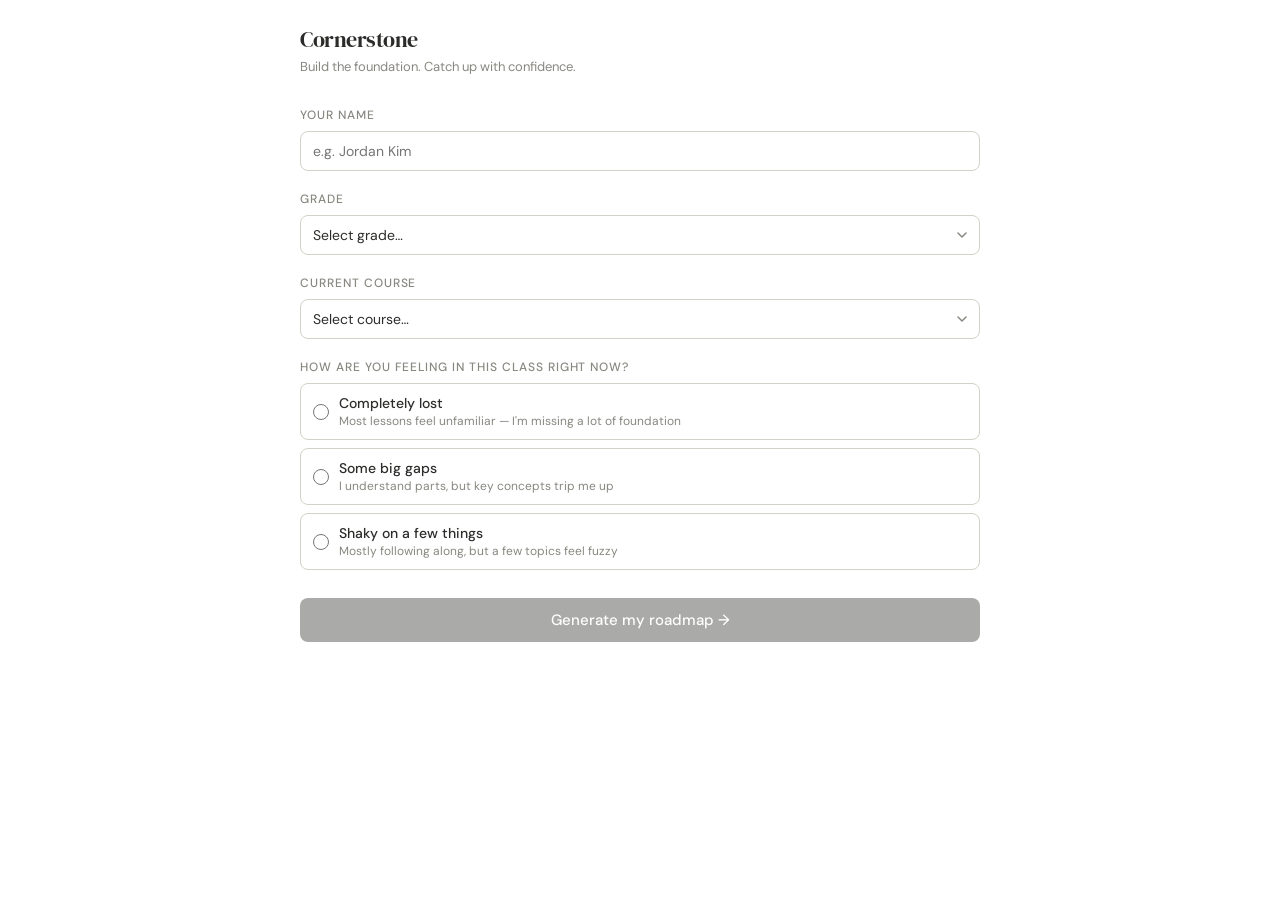
==== Cornerstone/index.html @ 2ea49c9e "Added Code Structure" ====
<!DOCTYPE html>
<html lang="en">

<head>
  <meta charset="UTF-8">
  <meta name="viewport" content="width=device-width, initial-scale=1.0">
  <title>Cornerstone AI</title>
  <link rel="stylesheet" href="./style.css">
</head>

<body>
  <div id="app">
    <h2 class="sr-only" style="position:absolute;width:1px;height:1px;overflow:hidden;clip:rect(0,0,0,0)">Cornerstone:
      personalized academic roadmap builder for high school students</h2>

    <!-- Screen 1: Diagnostic -->
    <div class="screen active" id="s-diag">
      <div class="wordmark">Cornerstone</div>
      <div class="tagline">Build the foundation. Catch up with confidence.</div>

      <div class="field">
        <div class="field-label">Your name</div>
        <input type="text" id="inp-name" placeholder="e.g. Jordan Kim" />
      </div>

      <div class="field">
        <div class="field-label">Grade</div>
        <select id="inp-grade">
          <option value="">Select grade…</option>
          <option>9th grade</option>
          <option>10th grade</option>
          <option>11th grade</option>
          <option>12th grade</option>
        </select>
      </div>

      <div class="field">
        <div class="field-label">Current course</div>
        <select id="inp-course">
          <option value="">Select course…</option>
          <option value="algebra2">Algebra II</option>
          <option value="precalc">Pre-Calculus</option>
          <option value="biology">Biology</option>
          <option value="chemistry">Chemistry</option>
          <option value="usgov">U.S. Government</option>
          <option value="english10">English 10 — Literary Analysis</option>
        </select>
      </div>

      <div class="field">
        <div class="field-label">How are you feeling in this class right now?</div>
        <div class="progress-group" id="prog-group">
          <label class="prog-row" onclick="selectProg(this)">
            <input type="radio" name="prog" value="lost">
            <div>
              <div class="prog-label">Completely lost</div>
              <div class="prog-desc">Most lessons feel unfamiliar — I'm missing a lot of foundation</div>
            </div>
          </label>
          <label class="prog-row" onclick="selectProg(this)">
            <input type="radio" name="prog" value="gaps">
            <div>
              <div class="prog-label">Some big gaps</div>
              <div class="prog-desc">I understand parts, but key concepts trip me up</div>
            </div>
          </label>
          <label class="prog-row" onclick="selectProg(this)">
            <input type="radio" name="prog" value="shaky">
            <div>
              <div class="prog-label">Shaky on a few things</div>
              <div class="prog-desc">Mostly following along, but a few topics feel fuzzy</div>
            </div>
          </label>
        </div>
      </div>

      <button class="cta" id="gen-btn" onclick="generateRoadmap()" disabled>Generate my roadmap →</button>
    </div>

    <!-- Screen 2: Roadmap -->
    <div class="screen" id="s-roadmap">
      <button class="back-btn" onclick="goBack()">← Start over</button>

      <div class="student-banner">
        <div>
          <div class="student-name" id="r-name"></div>
          <div class="student-meta" id="r-meta"></div>
        </div>
        <span class="badge" id="r-badge"></span>
      </div>

      <div class="progress-bar-wrap">
        <div class="pb-label"><span>Foundation progress</span><span id="pb-pct">0%</span></div>
        <div class="pb-track">
          <div class="pb-fill" id="pb-fill" style="width:0%"></div>
        </div>
      </div>

      <div class="section-header"><span>Priority gaps to close</span>
        <div class="section-line"></div>
      </div>
      <div class="milestone-list" id="gaps-list"></div>

      <div class="section-header"><span>Coming up next</span>
        <div class="section-line"></div>
      </div>
      <div class="milestone-list" id="next-list"></div>

      <div class="tip-box" id="tip-box"></div>
    </div>
  </div>
  <script src="script.js"></script>
</body>

</html>
---- Cornerstone/style.css ----
@import url('https://fonts.googleapis.com/css2?family=DM+Serif+Display&family=DM+Sans:wght@400;500&display=swap');

  * {
      box-sizing: border-box;
      margin: 0;
      padding: 0
  }

  :root {
      --serif: 'DM Serif Display', serif;
      --sans: 'DM Sans', sans-serif;
      --stone: #2C2C2A;
      --stone-mid: #888780;
      --stone-light: #F1EFE8;
      --stone-border: #D3D1C7;
      --teal-bg: #E1F5EE;
      --teal-mid: #1D9E75;
      --teal-dark: #085041;
      --amber-bg: #FAEEDA;
      --amber-mid: #BA7517;
      --amber-dark: #633806;
      --coral-bg: #FAECE7;
      --coral-mid: #D85A30;
      --coral-dark: #4A1B0C;
      --purple-bg: #EEEDFE;
      --purple-mid: #534AB7;
      --purple-dark: #26215C;
  }

  body {
      font-family: var(--sans);
      background: transparent;
      color: var(--stone)
  }

  #app {
      max-width: 680px;
      margin: 0 auto;
      padding: 1.5rem 0 2rem
  }

  .screen {
      display: none
  }

  .screen.active {
      display: block
  }

  /* SCREEN 1 — Diagnostic */
  .wordmark {
      font-family: var(--serif);
      font-size: 22px;
      letter-spacing: -.5px;
      margin-bottom: .25rem
  }

  .tagline {
      font-size: 13px;
      color: var(--stone-mid);
      margin-bottom: 2rem
  }

  .field-label {
      font-size: 12px;
      font-weight: 500;
      text-transform: uppercase;
      letter-spacing: .08em;
      color: var(--stone-mid);
      margin-bottom: .5rem
  }

  .field {
      margin-bottom: 1.25rem
  }

  select,
  input[type=text] {
      width: 100%;
      height: 40px;
      padding: 0 12px;
      border: 0.5px solid var(--stone-border);
      border-radius: 8px;
      font-family: var(--sans);
      font-size: 14px;
      background: var(--color-background-primary, #fff);
      color: var(--stone);
      appearance: none;
      -webkit-appearance: none;
      cursor: pointer;
  }

  select {
      background-image: url("data:image/svg+xml,%3Csvg width='10' height='6' viewBox='0 0 10 6' fill='none' xmlns='http://www.w3.org/2000/svg'%3E%3Cpath d='M1 1l4 4 4-4' stroke='%23888780' stroke-width='1.5' stroke-linecap='round' stroke-linejoin='round'/%3E%3C/svg%3E");
      background-repeat: no-repeat;
      background-position: right 12px center;
      padding-right: 32px
  }

  .progress-group {
      display: flex;
      flex-direction: column;
      gap: 8px
  }

  .prog-row {
      display: flex;
      align-items: center;
      gap: 10px;
      padding: 10px 12px;
      border: 0.5px solid var(--stone-border);
      border-radius: 8px;
      cursor: pointer;
      transition: background .15s
  }

  .prog-row:hover {
      background: var(--stone-light)
  }

  .prog-row.selected {
      background: var(--teal-bg);
      border-color: var(--teal-mid)
  }

  .prog-row input[type=radio] {
      accent-color: var(--teal-mid);
      width: 16px;
      height: 16px;
      flex-shrink: 0
  }

  .prog-row .prog-label {
      font-size: 14px;
      font-weight: 500
  }

  .prog-row .prog-desc {
      font-size: 12px;
      color: var(--stone-mid);
      margin-top: 1px
  }

  .cta {
      width: 100%;
      height: 44px;
      background: var(--stone);
      color: #fff;
      border: none;
      border-radius: 8px;
      font-family: var(--sans);
      font-size: 15px;
      font-weight: 500;
      cursor: pointer;
      margin-top: .5rem;
      transition: opacity .2s
  }

  .cta:hover {
      opacity: .85
  }

  .cta:disabled {
      opacity: .4;
      cursor: not-allowed
  }

  /* SCREEN 2 — Roadmap */
  .back-btn {
      background: none;
      border: 0.5px solid var(--stone-border);
      border-radius: 6px;
      padding: 5px 10px;
      font-size: 12px;
      color: var(--stone-mid);
      cursor: pointer;
      font-family: var(--sans);
      margin-bottom: 1.25rem
  }

  .back-btn:hover {
      background: var(--stone-light)
  }

  .student-banner {
      background: var(--stone-light);
      border-radius: 10px;
      padding: 1rem 1.25rem;
      margin-bottom: 1.5rem;
      display: flex;
      align-items: center;
      justify-content: space-between;
      flex-wrap: wrap;
      gap: .5rem
  }

  .student-name {
      font-family: var(--serif);
      font-size: 18px
  }

  .student-meta {
      font-size: 13px;
      color: var(--stone-mid);
      margin-top: 2px
  }

  .badge {
      font-size: 11px;
      font-weight: 500;
      padding: 4px 10px;
      border-radius: 20px;
      white-space: nowrap
  }

  .badge-teal {
      background: var(--teal-bg);
      color: var(--teal-dark)
  }

  .badge-amber {
      background: var(--amber-bg);
      color: var(--amber-dark)
  }

  .badge-coral {
      background: var(--coral-bg);
      color: var(--coral-dark)
  }

  .section-header {
      font-size: 11px;
      font-weight: 500;
      text-transform: uppercase;
      letter-spacing: .08em;
      color: var(--stone-mid);
      margin: 1.5rem 0 .75rem;
      display: flex;
      align-items: center;
      gap: 8px
  }

  .section-line {
      flex: 1;
      height: 0.5px;
      background: var(--stone-border)
  }

  .milestone-list {
      display: flex;
      flex-direction: column;
      gap: 6px
  }

  .milestone {
      display: flex;
      align-items: flex-start;
      gap: 12px;
      padding: 12px 14px;
      border: 0.5px solid var(--stone-border);
      border-radius: 8px;
      cursor: pointer;
      transition: all .15s;
      position: relative
  }

  .milestone.done {
      background: var(--teal-bg);
      border-color: #9FE1CB
  }

  .milestone.active-item {
      border-color: var(--stone);
      background: var(--color-background-primary, #fff)
  }

  .milestone.locked {
      opacity: .45;
      cursor: default
  }

  .check {
      width: 20px;
      height: 20px;
      border-radius: 50%;
      border: 0.5px solid var(--stone-border);
      flex-shrink: 0;
      display: flex;
      align-items: center;
      justify-content: center;
      margin-top: 1px;
      transition: all .15s;
      background: #fff
  }

  .milestone.done .check {
      background: var(--teal-mid);
      border-color: var(--teal-mid)
  }

  .checkmark {
      width: 10px;
      height: 10px;
      stroke: #fff;
      fill: none;
      stroke-width: 2;
      stroke-linecap: round;
      stroke-linejoin: round;
      display: none
  }

  .milestone.done .checkmark {
      display: block
  }

  .lock-icon {
      font-size: 10px;
      display: none
  }

  .milestone.locked .lock-icon {
      display: block;
      color: var(--stone-mid)
  }

  .milestone.locked .check {
      border-style: dashed
  }

  .m-content {
      flex: 1;
      min-width: 0
  }

  .m-title {
      font-size: 14px;
      font-weight: 500;
      line-height: 1.3
  }

  .m-sub {
      font-size: 12px;
      color: var(--stone-mid);
      margin-top: 2px
  }

  .m-week {
      font-size: 11px;
      font-weight: 500;
      padding: 2px 8px;
      border-radius: 4px;
      white-space: nowrap;
      align-self: flex-start;
      margin-top: 1px
  }

  .week-now {
      background: var(--purple-bg);
      color: var(--purple-dark)
  }

  .week-soon {
      background: var(--amber-bg);
      color: var(--amber-dark)
  }

  .week-later {
      background: var(--stone-light);
      color: var(--stone-mid)
  }

  .progress-bar-wrap {
      margin: 1.5rem 0 .5rem
  }

  .pb-label {
      display: flex;
      justify-content: space-between;
      font-size: 12px;
      color: var(--stone-mid);
      margin-bottom: 6px
  }

  .pb-track {
      height: 6px;
      background: var(--stone-light);
      border-radius: 99px;
      overflow: hidden
  }

  .pb-fill {
      height: 100%;
      background: var(--teal-mid);
      border-radius: 99px;
      transition: width .5s ease
  }

  .tip-box {
      background: var(--purple-bg);
      border-radius: 8px;
      padding: .875rem 1rem;
      margin-top: 1.5rem;
      font-size: 13px;
      color: var(--purple-dark);
      line-height: 1.5
  }

  .tip-box strong {
      font-weight: 500
  }
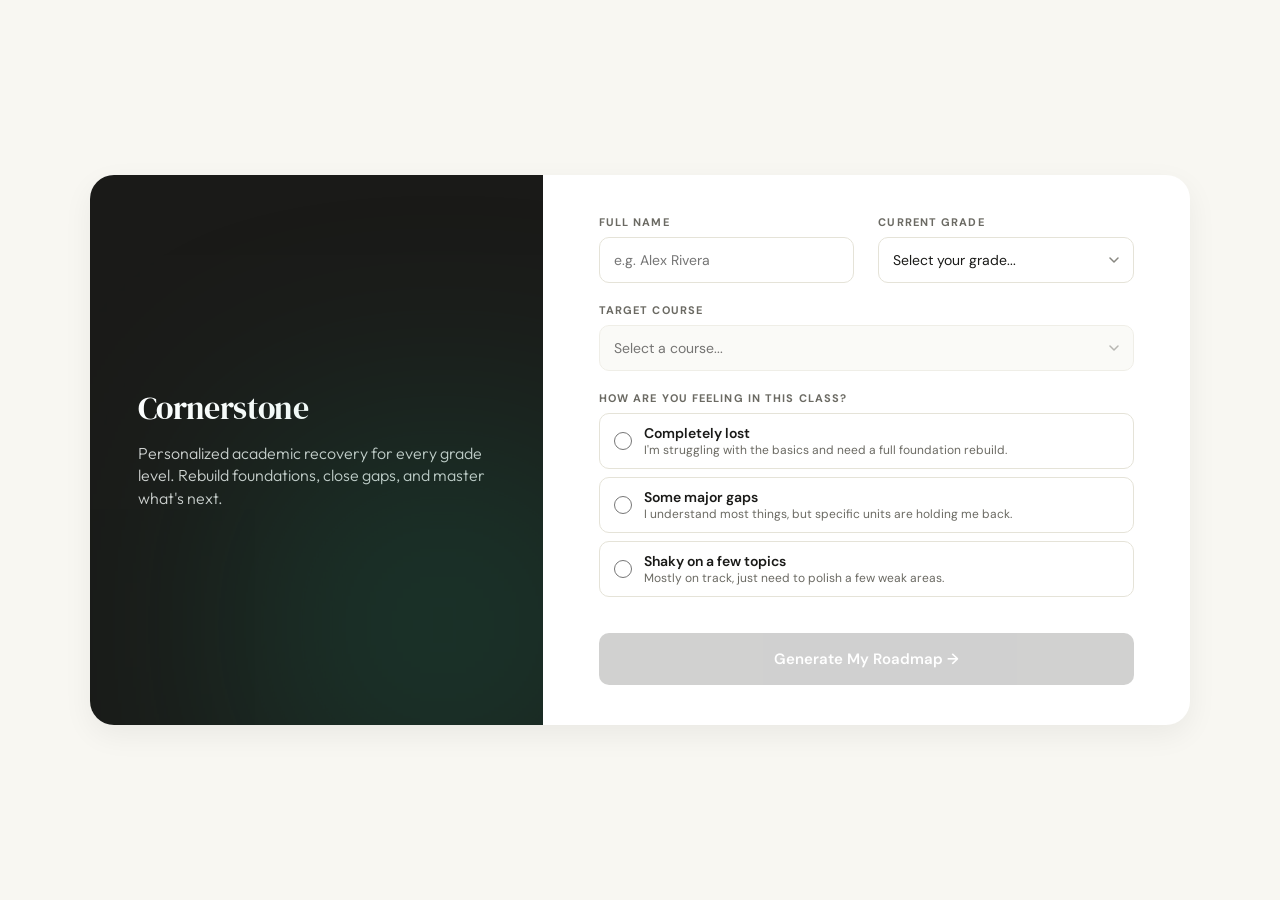
==== commit 69583d8d: "Neated FIle Structure Co-authored-by: Copilot <copilot@github.com>" ====
--- a/Cornerstone/index.html
+++ b/Cornerstone/index.html
@@ -1,86 +1,83 @@
 <!DOCTYPE html>
 <html lang="en">
-
 <head>
   <meta charset="UTF-8">
   <meta name="viewport" content="width=device-width, initial-scale=1.0">
-  <title>Cornerstone AI</title>
-  <link rel="stylesheet" href="./style.css">
+  <title>Cornerstone | Personalized Academic Roadmap</title>
+  <link rel="stylesheet" href="/Cornerstone/style.css">
 </head>
+<body>
+<div id="app">
+  <!-- DIAGNOSTIC SCREEN -->
+  <div class="screen active" id="s-diag">
+    <div class="diag-container">
+      <div class="diag-visual">
+        <div class="wordmark">Cornerstone</div>
+        <div class="tagline">Personalized academic recovery for every grade level. Rebuild foundations, close gaps, and master what's next.</div>
+      </div>
+      <div class="diag-form-wrap">
+        <div class="form-row">
+          <div class="field">
+            <div class="field-label">Full Name</div>
+            <input type="text" id="inp-name" placeholder="e.g. Alex Rivera" />
+          </div>
 
-<body>
-  <div id="app">
-    <h2 class="sr-only" style="position:absolute;width:1px;height:1px;overflow:hidden;clip:rect(0,0,0,0)">Cornerstone:
-      personalized academic roadmap builder for high school students</h2>
+          <div class="field">
+            <div class="field-label">Current Grade</div>
+            <select id="inp-grade" onchange="updateCourseOptions()">
+              <option value="">Select your grade...</option>
+              <option value="9">9th Grade</option>
+              <option value="10">10th Grade</option>
+              <option value="11">11th Grade</option>
+              <option value="12">12th Grade</option>
+            </select>
+          </div>
+        </div>
 
-    <!-- Screen 1: Diagnostic -->
-    <div class="screen active" id="s-diag">
-      <div class="wordmark">Cornerstone</div>
-      <div class="tagline">Build the foundation. Catch up with confidence.</div>
+        <div class="field">
+          <div class="field-label">Target Course</div>
+          <select id="inp-course" disabled onchange="validateForm()">
+            <option value="">Select a course...</option>
+          </select>
+        </div>
 
-      <div class="field">
-        <div class="field-label">Your name</div>
-        <input type="text" id="inp-name" placeholder="e.g. Jordan Kim" />
+        <div class="field">
+          <div class="field-label">How are you feeling in this class?</div>
+          <div class="progress-group" id="prog-group">
+            <label class="prog-row" onclick="selectProg(this)">
+              <input type="radio" name="prog" value="lost" onchange="validateForm()">
+              <div>
+                <div class="prog-label">Completely lost</div>
+                <div class="prog-desc">I'm struggling with the basics and need a full foundation rebuild.</div>
+              </div>
+            </label>
+            <label class="prog-row" onclick="selectProg(this)">
+              <input type="radio" name="prog" value="gaps" onchange="validateForm()">
+              <div>
+                <div class="prog-label">Some major gaps</div>
+                <div class="prog-desc">I understand most things, but specific units are holding me back.</div>
+              </div>
+            </label>
+            <label class="prog-row" onclick="selectProg(this)">
+              <input type="radio" name="prog" value="shaky" onchange="validateForm()">
+              <div>
+                <div class="prog-label">Shaky on a few topics</div>
+                <div class="prog-desc">Mostly on track, just need to polish a few weak areas.</div>
+              </div>
+            </label>
+          </div>
+        </div>
+
+        <button class="cta" id="gen-btn" onclick="generateRoadmap()" disabled>Generate My Roadmap →</button>
       </div>
+    </div>
+  </div>
 
-      <div class="field">
-        <div class="field-label">Grade</div>
-        <select id="inp-grade">
-          <option value="">Select grade…</option>
-          <option>9th grade</option>
-          <option>10th grade</option>
-          <option>11th grade</option>
-          <option>12th grade</option>
-        </select>
-      </div>
-
-      <div class="field">
-        <div class="field-label">Current course</div>
-        <select id="inp-course">
-          <option value="">Select course…</option>
-          <option value="algebra2">Algebra II</option>
-          <option value="precalc">Pre-Calculus</option>
-          <option value="biology">Biology</option>
-          <option value="chemistry">Chemistry</option>
-          <option value="usgov">U.S. Government</option>
-          <option value="english10">English 10 — Literary Analysis</option>
-        </select>
-      </div>
-
-      <div class="field">
-        <div class="field-label">How are you feeling in this class right now?</div>
-        <div class="progress-group" id="prog-group">
-          <label class="prog-row" onclick="selectProg(this)">
-            <input type="radio" name="prog" value="lost">
-            <div>
-              <div class="prog-label">Completely lost</div>
-              <div class="prog-desc">Most lessons feel unfamiliar — I'm missing a lot of foundation</div>
-            </div>
-          </label>
-          <label class="prog-row" onclick="selectProg(this)">
-            <input type="radio" name="prog" value="gaps">
-            <div>
-              <div class="prog-label">Some big gaps</div>
-              <div class="prog-desc">I understand parts, but key concepts trip me up</div>
-            </div>
-          </label>
-          <label class="prog-row" onclick="selectProg(this)">
-            <input type="radio" name="prog" value="shaky">
-            <div>
-              <div class="prog-label">Shaky on a few things</div>
-              <div class="prog-desc">Mostly following along, but a few topics feel fuzzy</div>
-            </div>
-          </label>
-        </div>
-      </div>
-
-      <button class="cta" id="gen-btn" onclick="generateRoadmap()" disabled>Generate my roadmap →</button>
-    </div>
-
-    <!-- Screen 2: Roadmap -->
-    <div class="screen" id="s-roadmap">
-      <button class="back-btn" onclick="goBack()">← Start over</button>
-
+  <!-- ROADMAP SCREEN -->
+  <div class="screen" id="s-roadmap">
+    <div class="roadmap-header">
+      <button class="back-btn" onclick="goBack()">← Edit Details</button>
+      
       <div class="student-banner">
         <div>
           <div class="student-name" id="r-name"></div>
@@ -90,26 +87,36 @@
       </div>
 
       <div class="progress-bar-wrap">
-        <div class="pb-label"><span>Foundation progress</span><span id="pb-pct">0%</span></div>
-        <div class="pb-track">
-          <div class="pb-fill" id="pb-fill" style="width:0%"></div>
+        <div class="pb-label"><span>Recovery Progress</span><strong id="pb-pct">0%</strong></div>
+        <div class="pb-track"><div class="pb-fill" id="pb-fill"></div></div>
+      </div>
+    </div>
+
+    <div class="roadmap-content">
+      <div class="roadmap-grid">
+        <div class="roadmap-col">
+          <div class="section-header"><span>Priority Gaps</span><div class="section-line"></div></div>
+          <div class="milestone-list" id="gaps-list"></div>
+        </div>
+
+        <div class="roadmap-col">
+          <div class="section-header"><span>Upcoming Units</span><div class="section-line"></div></div>
+          <div class="milestone-list" id="next-list"></div>
         </div>
       </div>
 
-      <div class="section-header"><span>Priority gaps to close</span>
-        <div class="section-line"></div>
+      <div class="tip-box" id="tip-box">
+        <div class="tip-icon">
+          <svg width="20" height="20" viewBox="0 0 20 20" fill="none" xmlns="http://www.w3.org/2000/svg">
+            <path d="M10 2L12.5 7.5L18.5 8.5L14 13L15.5 19L10 16L4.5 19L6 13L1.5 8.5L7.5 7.5L10 2Z" fill="#534AB7"/>
+          </svg>
+        </div>
+        <div id="tip-text"></div>
       </div>
-      <div class="milestone-list" id="gaps-list"></div>
-
-      <div class="section-header"><span>Coming up next</span>
-        <div class="section-line"></div>
-      </div>
-      <div class="milestone-list" id="next-list"></div>
-
-      <div class="tip-box" id="tip-box"></div>
     </div>
   </div>
-  <script src="script.js"></script>
+</div>
+
+<script src="/Cornerstone/script.js"></script>
 </body>
-
 </html>
--- a/Cornerstone/style.css
+++ b/Cornerstone/style.css
@@ -1,410 +1,389 @@
-  @import url('https://fonts.googleapis.com/css2?family=DM+Serif+Display&family=DM+Sans:wght@400;500&display=swap');
-
-  * {
-      box-sizing: border-box;
-      margin: 0;
-      padding: 0
-  }
-
-  :root {
+  @import url('https://fonts.googleapis.com/css2?family=DM+Serif+Display&family=DM+Sans:wght@400;500;700&family=Outfit:wght@300;400;600&display=swap');
+    
+    :root {
       --serif: 'DM Serif Display', serif;
       --sans: 'DM Sans', sans-serif;
-      --stone: #2C2C2A;
-      --stone-mid: #888780;
-      --stone-light: #F1EFE8;
-      --stone-border: #D3D1C7;
-      --teal-bg: #E1F5EE;
+      --outfit: 'Outfit', sans-serif;
+      --stone: #1A1A18;
+      --stone-mid: #6B6A63;
+      --stone-light: #F8F7F2;
+      --stone-border: #E5E3D8;
+      --teal-bg: #F0F9F6;
       --teal-mid: #1D9E75;
       --teal-dark: #085041;
-      --amber-bg: #FAEEDA;
+      --amber-bg: #FFF9ED;
       --amber-mid: #BA7517;
       --amber-dark: #633806;
-      --coral-bg: #FAECE7;
+      --coral-bg: #FFF5F2;
       --coral-mid: #D85A30;
       --coral-dark: #4A1B0C;
-      --purple-bg: #EEEDFE;
+      --purple-bg: #F5F4FF;
       --purple-mid: #534AB7;
       --purple-dark: #26215C;
-  }
-
-  body {
+      --white: #FFFFFF;
+      --shadow-sm: 0 2px 4px rgba(0,0,0,0.02);
+      --shadow-md: 0 10px 30px rgba(0,0,0,0.06);
+      --transition: all 0.3s cubic-bezier(0.4, 0, 0.2, 1);
+    }
+
+    * { box-sizing: border-box; margin: 0; padding: 0; }
+    
+    body {
       font-family: var(--sans);
-      background: transparent;
-      color: var(--stone)
-  }
-
-  #app {
-      max-width: 680px;
-      margin: 0 auto;
-      padding: 1.5rem 0 2rem
-  }
-
-  .screen {
-      display: none
-  }
-
-  .screen.active {
-      display: block
-  }
-
-  /* SCREEN 1 — Diagnostic */
-  .wordmark {
+      background-color: var(--stone-light);
+      background-image: radial-gradient(var(--stone-border) 0.5px, transparent 0.5px);
+      background-size: 24px 24px;
+      color: var(--stone);
+      min-height: 100vh;
+      display: flex;
+      align-items: center;
+      justify-content: center;
+      padding: 1rem;
+      overflow: hidden; /* Prevent body scroll on desktop */
+    }
+
+    @media (max-width: 899px) {
+      body { 
+        overflow: auto; 
+        padding: 0; /* Remove padding to fill screen */
+        background-image: none; /* Cleaner look for mobile */
+        background-color: var(--white); /* Match app background */
+      }
+    }
+
+    #app {
+      width: 100%;
+      max-width: 1100px;
+      max-height: 90vh; /* Keep it within viewport on desktop */
+      background: var(--white);
+      border-radius: 24px;
+      box-shadow: var(--shadow-md);
+      overflow: hidden;
+      display: flex;
+      flex-direction: column;
+      transition: var(--transition);
+    }
+
+    @media (max-width: 899px) {
+      #app { 
+        max-width: none; 
+        max-height: none; 
+        height: auto; 
+        min-height: 100vh; 
+        border-radius: 0; 
+        box-shadow: none; 
+      }
+    }
+
+    .screen { display: none; opacity: 0; height: 100%; overflow: hidden; }
+    .screen.active { display: flex; flex-direction: column; opacity: 1; }
+
+    /* Diagnostic Screen Layout */
+    .diag-container {
+      display: flex;
+      flex-direction: column;
+      height: 100%;
+    }
+
+    @media (min-width: 900px) {
+      .diag-container { flex-direction: row; }
+      .diag-visual { 
+        flex: 1; 
+        background: var(--stone); 
+        padding: 3rem; 
+        display: flex; 
+        flex-direction: column; 
+        justify-content: center;
+        color: var(--white);
+        position: relative;
+        overflow: hidden;
+      }
+      .diag-visual::after {
+        content: '';
+        position: absolute;
+        bottom: -100px;
+        right: -100px;
+        width: 400px;
+        height: 400px;
+        background: var(--teal-mid);
+        filter: blur(120px);
+        opacity: 0.2;
+      }
+      .diag-form-wrap { 
+        flex: 1.5; 
+        padding: 2.5rem 3.5rem; 
+        overflow-y: auto; 
+        display: flex; 
+        flex-direction: column; 
+        justify-content: center; 
+      }
+      .form-row { display: grid; grid-template-columns: 1fr 1fr; gap: 1.5rem; }
+    }
+
+    @media (max-width: 899px) {
+      .diag-visual { padding: 3rem 2rem; background: var(--stone); color: var(--white); }
+      .diag-form-wrap { padding: 2.5rem 1.5rem; overflow-y: visible; }
+      .form-row { display: block; }
+    }
+
+    .wordmark {
       font-family: var(--serif);
-      font-size: 22px;
-      letter-spacing: -.5px;
-      margin-bottom: .25rem
-  }
-
-  .tagline {
-      font-size: 13px;
+      font-size: 32px;
+      line-height: 1.1;
+      margin-bottom: 1rem;
+      letter-spacing: -0.02em;
+    }
+    .tagline {
+      font-size: 16px;
+      font-family: var(--outfit);
+      font-weight: 300;
+      opacity: 0.8;
+      line-height: 1.4;
+    }
+
+    .field-label {
+      font-size: 11px;
+      font-weight: 700;
+      text-transform: uppercase;
+      letter-spacing: 0.1em;
       color: var(--stone-mid);
-      margin-bottom: 2rem
-  }
-
-  .field-label {
-      font-size: 12px;
-      font-weight: 500;
-      text-transform: uppercase;
-      letter-spacing: .08em;
-      color: var(--stone-mid);
-      margin-bottom: .5rem
-  }
-
-  .field {
-      margin-bottom: 1.25rem
-  }
-
-  select,
-  input[type=text] {
+      margin-bottom: 0.5rem;
+      display: block;
+    }
+    .field { margin-bottom: 1.25rem; }
+
+    select, input[type=text] {
       width: 100%;
-      height: 40px;
-      padding: 0 12px;
-      border: 0.5px solid var(--stone-border);
-      border-radius: 8px;
+      height: 46px;
+      padding: 0 14px;
+      border: 1.5px solid var(--stone-border);
+      border-radius: 10px;
       font-family: var(--sans);
       font-size: 14px;
-      background: var(--color-background-primary, #fff);
+      background: var(--white);
       color: var(--stone);
-      appearance: none;
-      -webkit-appearance: none;
-      cursor: pointer;
-  }
-
-  select {
+      outline: none;
+      transition: var(--transition);
+    }
+    select:focus, input[type=text]:focus { border-color: var(--stone); }
+    select:disabled { background-color: var(--stone-light); opacity: 0.6; }
+    
+    select {
       background-image: url("data:image/svg+xml,%3Csvg width='10' height='6' viewBox='0 0 10 6' fill='none' xmlns='http://www.w3.org/2000/svg'%3E%3Cpath d='M1 1l4 4 4-4' stroke='%23888780' stroke-width='1.5' stroke-linecap='round' stroke-linejoin='round'/%3E%3C/svg%3E");
       background-repeat: no-repeat;
-      background-position: right 12px center;
-      padding-right: 32px
-  }
-
-  .progress-group {
-      display: flex;
-      flex-direction: column;
-      gap: 8px
-  }
-
-  .prog-row {
-      display: flex;
-      align-items: center;
-      gap: 10px;
-      padding: 10px 12px;
-      border: 0.5px solid var(--stone-border);
-      border-radius: 8px;
+      background-position: right 14px center;
+      padding-right: 36px;
+      appearance: none;
+    }
+
+    .progress-group { display: flex; flex-direction: column; gap: 8px; }
+    .prog-row {
+      display: flex;
+      align-items: center;
+      gap: 12px;
+      padding: 10px 14px;
+      border: 1.5px solid var(--stone-border);
+      border-radius: 10px;
       cursor: pointer;
-      transition: background .15s
-  }
-
-  .prog-row:hover {
-      background: var(--stone-light)
-  }
-
-  .prog-row.selected {
-      background: var(--teal-bg);
-      border-color: var(--teal-mid)
-  }
-
-  .prog-row input[type=radio] {
-      accent-color: var(--teal-mid);
-      width: 16px;
-      height: 16px;
-      flex-shrink: 0
-  }
-
-  .prog-row .prog-label {
-      font-size: 14px;
-      font-weight: 500
-  }
-
-  .prog-row .prog-desc {
-      font-size: 12px;
-      color: var(--stone-mid);
-      margin-top: 1px
-  }
-
-  .cta {
+      transition: var(--transition);
+    }
+    .prog-row.selected { background: var(--teal-bg); border-color: var(--teal-mid); }
+    .prog-row input[type=radio] { accent-color: var(--teal-mid); width: 18px; height: 18px; flex-shrink: 0; }
+    .prog-label { font-size: 14px; font-weight: 600; }
+    .prog-desc { font-size: 12px; color: var(--stone-mid); }
+
+    .cta {
       width: 100%;
-      height: 44px;
+      height: 52px;
       background: var(--stone);
-      color: #fff;
+      color: var(--white);
       border: none;
-      border-radius: 8px;
+      border-radius: 10px;
       font-family: var(--sans);
       font-size: 15px;
-      font-weight: 500;
+      font-weight: 600;
       cursor: pointer;
-      margin-top: .5rem;
-      transition: opacity .2s
-  }
-
-  .cta:hover {
-      opacity: .85
-  }
-
-  .cta:disabled {
-      opacity: .4;
-      cursor: not-allowed
-  }
-
-  /* SCREEN 2 — Roadmap */
-  .back-btn {
+      margin-top: 1rem;
+      transition: var(--transition);
+    }
+    .cta:disabled { opacity: 0.2; cursor: not-allowed; }
+
+    /* Roadmap Screen Layout */
+    .roadmap-header {
+      padding: 1.5rem 3rem;
+      border-bottom: 1px solid var(--stone-border);
+      flex-shrink: 0;
+    }
+    .roadmap-content {
+      padding: 1.5rem 3rem;
+      flex: 1;
+      overflow-y: hidden;
+      display: flex;
+      flex-direction: column;
+      gap: 1.5rem;
+    }
+
+    .roadmap-grid {
+      display: grid;
+      gap: 2rem;
+      flex: 1;
+      min-height: 0; /* Important for flex child scrolling */
+    }
+
+    @media (min-width: 900px) {
+      .roadmap-grid { grid-template-columns: 1fr 1fr; }
+    }
+
+    @media (max-width: 899px) {
+      .roadmap-header { padding: 1.5rem; }
+      .roadmap-content { padding: 1.5rem; overflow-y: auto; }
+      .roadmap-grid { display: block; flex: none; }
+    }
+
+    .roadmap-col { display: flex; flex-direction: column; min-height: 0; }
+
+    .back-btn {
       background: none;
-      border: 0.5px solid var(--stone-border);
+      border: 1px solid var(--stone-border);
       border-radius: 6px;
-      padding: 5px 10px;
+      padding: 6px 12px;
       font-size: 12px;
       color: var(--stone-mid);
       cursor: pointer;
-      font-family: var(--sans);
-      margin-bottom: 1.25rem
-  }
-
-  .back-btn:hover {
-      background: var(--stone-light)
-  }
-
-  .student-banner {
-      background: var(--stone-light);
-      border-radius: 10px;
-      padding: 1rem 1.25rem;
-      margin-bottom: 1.5rem;
+      margin-bottom: 1rem;
+    }
+
+    .student-banner {
       display: flex;
       align-items: center;
       justify-content: space-between;
-      flex-wrap: wrap;
-      gap: .5rem
-  }
-
-  .student-name {
-      font-family: var(--serif);
-      font-size: 18px
-  }
-
-  .student-meta {
-      font-size: 13px;
+      gap: 16px;
+      margin-bottom: 1rem;
+    }
+    .student-name { font-family: var(--serif); font-size: 26px; }
+    .student-meta { font-size: 14px; color: var(--stone-mid); }
+    
+    .badge { font-size: 10px; font-weight: 700; padding: 4px 12px; border-radius: 20px; text-transform: uppercase; }
+    .badge-teal { background: var(--teal-bg); color: var(--teal-dark); }
+    .badge-amber { background: var(--amber-bg); color: var(--amber-dark); }
+    .badge-coral { background: var(--coral-bg); color: var(--coral-dark); }
+
+    .progress-bar-wrap { max-width: 400px; }
+    .pb-label { display: flex; justify-content: space-between; font-size: 12px; font-weight: 600; margin-bottom: 8px; }
+    .pb-track { height: 8px; background: var(--stone-light); border-radius: 10px; overflow: hidden; }
+    .pb-fill { height: 100%; background: var(--teal-mid); width: 0%; transition: width 1s ease; }
+
+    .section-header {
+      font-size: 11px;
+      font-weight: 700;
+      text-transform: uppercase;
+      letter-spacing: 0.1em;
       color: var(--stone-mid);
-      margin-top: 2px
-  }
-
-  .badge {
-      font-size: 11px;
-      font-weight: 500;
-      padding: 4px 10px;
-      border-radius: 20px;
-      white-space: nowrap
-  }
-
-  .badge-teal {
-      background: var(--teal-bg);
-      color: var(--teal-dark)
-  }
-
-  .badge-amber {
-      background: var(--amber-bg);
-      color: var(--amber-dark)
-  }
-
-  .badge-coral {
-      background: var(--coral-bg);
-      color: var(--coral-dark)
-  }
-
-  .section-header {
-      font-size: 11px;
-      font-weight: 500;
-      text-transform: uppercase;
-      letter-spacing: .08em;
-      color: var(--stone-mid);
-      margin: 1.5rem 0 .75rem;
-      display: flex;
-      align-items: center;
-      gap: 8px
-  }
-
-  .section-line {
-      flex: 1;
-      height: 0.5px;
-      background: var(--stone-border)
-  }
-
-  .milestone-list {
-      display: flex;
-      flex-direction: column;
-      gap: 6px
-  }
-
-  .milestone {
-      display: flex;
-      align-items: flex-start;
+      margin-bottom: 1rem;
+      display: flex;
+      align-items: center;
+      gap: 10px;
+    }
+    .section-line { flex: 1; height: 1px; background: var(--stone-border); }
+
+    .milestone-list { 
+      display: flex; 
+      flex-direction: column; 
+      gap: 10px; 
+      overflow-y: auto; 
+      padding-right: 8px;
+    }
+
+    .screen.active .milestone-list {
+      animation: hideOverflow 1.2s steps(1) forwards; /* Prevents scrollbar flash during entry */
+    }
+
+    @keyframes hideOverflow {
+      0% { overflow-y: hidden; }
+      100% { overflow-y: auto; }
+    }
+
+    /* Custom Scrollbar */
+    .milestone-list::-webkit-scrollbar, .diag-form-wrap::-webkit-scrollbar { width: 6px; }
+    .milestone-list::-webkit-scrollbar-track, .diag-form-wrap::-webkit-scrollbar-track { background: var(--stone-light); border-radius: 10px; }
+    .milestone-list::-webkit-scrollbar-thumb, .diag-form-wrap::-webkit-scrollbar-thumb { background: var(--stone-border); border-radius: 10px; }
+
+    .milestone {
+      display: flex;
+      align-items: center;
       gap: 12px;
-      padding: 12px 14px;
-      border: 0.5px solid var(--stone-border);
+      padding: 14px;
+      border: 1.5px solid var(--stone-border);
+      border-radius: 12px;
+      cursor: pointer;
+      transition: var(--transition);
+      background: var(--white);
+      opacity: 0;
+      animation: milestoneFadeIn 0.4s cubic-bezier(0.4, 0, 0.2, 1) forwards;
+    }
+    .milestone:hover { transform: translateX(2px); border-color: var(--stone-mid); }
+    .milestone.done { background: var(--teal-bg); border-color: var(--teal-mid); }
+
+    @keyframes milestoneFadeIn {
+      from { opacity: 0; transform: translateY(12px); }
+      to { opacity: 1; transform: translateY(0); }
+    }
+    
+    .check {
+      width: 22px;
+      height: 22px;
+      border-radius: 50%;
+      border: 2px solid var(--stone-border);
+      display: flex;
+      align-items: center;
+      justify-content: center;
+      background: var(--white);
+    }
+    .milestone.done .check { background: var(--teal-mid); border-color: var(--teal-mid); }
+    .checkmark { width: 12px; height: 12px; stroke: var(--white); fill: none; stroke-width: 3; display: none; }
+    .milestone.done .checkmark { display: block; }
+
+    .m-content { flex: 1; }
+    .m-title { font-size: 14px; font-weight: 600; color: var(--stone); }
+    .m-sub { font-size: 12px; color: var(--stone-mid); margin-top: 1px; }
+    .m-week { font-size: 10px; font-weight: 700; padding: 3px 8px; border-radius: 4px; }
+    .week-now { background: var(--purple-bg); color: var(--purple-dark); }
+    .week-soon { background: var(--amber-bg); color: var(--amber-dark); }
+
+    .tip-box {
+      background: var(--purple-bg);
+      border-radius: 12px;
+      padding: 1.25rem;
+      font-size: 14px;
+      color: var(--purple-dark);
+      line-height: 1.5;
+      display: flex;
+      gap: 16px;
+      align-items: center;
+      flex-shrink: 0;
+    }
+    @keyframes tipFadeIn {
+      from { opacity: 0; transform: translateY(4px); }
+      to { opacity: 1; transform: translateY(0); }
+    }
+    .tip-animate {
+      animation: tipFadeIn 0.3s ease-out forwards;
+    }
+    .tip-icon {
+      width: 32px;
+      height: 32px;
+      background: var(--white);
       border-radius: 8px;
-      cursor: pointer;
-      transition: all .15s;
-      position: relative
-  }
-
-  .milestone.done {
-      background: var(--teal-bg);
-      border-color: #9FE1CB
-  }
-
-  .milestone.active-item {
-      border-color: var(--stone);
-      background: var(--color-background-primary, #fff)
-  }
-
-  .milestone.locked {
-      opacity: .45;
-      cursor: default
-  }
-
-  .check {
-      width: 20px;
-      height: 20px;
-      border-radius: 50%;
-      border: 0.5px solid var(--stone-border);
+      display: flex;
+      align-items: center;
+      justify-content: center;
       flex-shrink: 0;
-      display: flex;
-      align-items: center;
-      justify-content: center;
-      margin-top: 1px;
-      transition: all .15s;
-      background: #fff
-  }
-
-  .milestone.done .check {
-      background: var(--teal-mid);
-      border-color: var(--teal-mid)
-  }
-
-  .checkmark {
-      width: 10px;
-      height: 10px;
-      stroke: #fff;
-      fill: none;
-      stroke-width: 2;
-      stroke-linecap: round;
-      stroke-linejoin: round;
-      display: none
-  }
-
-  .milestone.done .checkmark {
-      display: block
-  }
-
-  .lock-icon {
-      font-size: 10px;
-      display: none
-  }
-
-  .milestone.locked .lock-icon {
-      display: block;
-      color: var(--stone-mid)
-  }
-
-  .milestone.locked .check {
-      border-style: dashed
-  }
-
-  .m-content {
-      flex: 1;
-      min-width: 0
-  }
-
-  .m-title {
-      font-size: 14px;
-      font-weight: 500;
-      line-height: 1.3
-  }
-
-  .m-sub {
-      font-size: 12px;
-      color: var(--stone-mid);
-      margin-top: 2px
-  }
-
-  .m-week {
-      font-size: 11px;
-      font-weight: 500;
-      padding: 2px 8px;
-      border-radius: 4px;
-      white-space: nowrap;
-      align-self: flex-start;
-      margin-top: 1px
-  }
-
-  .week-now {
-      background: var(--purple-bg);
-      color: var(--purple-dark)
-  }
-
-  .week-soon {
-      background: var(--amber-bg);
-      color: var(--amber-dark)
-  }
-
-  .week-later {
-      background: var(--stone-light);
-      color: var(--stone-mid)
-  }
-
-  .progress-bar-wrap {
-      margin: 1.5rem 0 .5rem
-  }
-
-  .pb-label {
-      display: flex;
-      justify-content: space-between;
-      font-size: 12px;
-      color: var(--stone-mid);
-      margin-bottom: 6px
-  }
-
-  .pb-track {
-      height: 6px;
-      background: var(--stone-light);
-      border-radius: 99px;
-      overflow: hidden
-  }
-
-  .pb-fill {
-      height: 100%;
-      background: var(--teal-mid);
-      border-radius: 99px;
-      transition: width .5s ease
-  }
-
-  .tip-box {
-      background: var(--purple-bg);
-      border-radius: 8px;
-      padding: .875rem 1rem;
-      margin-top: 1.5rem;
-      font-size: 13px;
-      color: var(--purple-dark);
-      line-height: 1.5
-  }
-
-  .tip-box strong {
-      font-weight: 500
-  }+      box-shadow: var(--shadow-sm);
+    }
+
+    /* Animations */
+    @keyframes fadeIn {
+      from { opacity: 0; transform: translateY(10px); }
+      to { opacity: 1; transform: translateY(0); }
+    }
+    .screen.active > * { animation: fadeIn 0.4s ease forwards; }
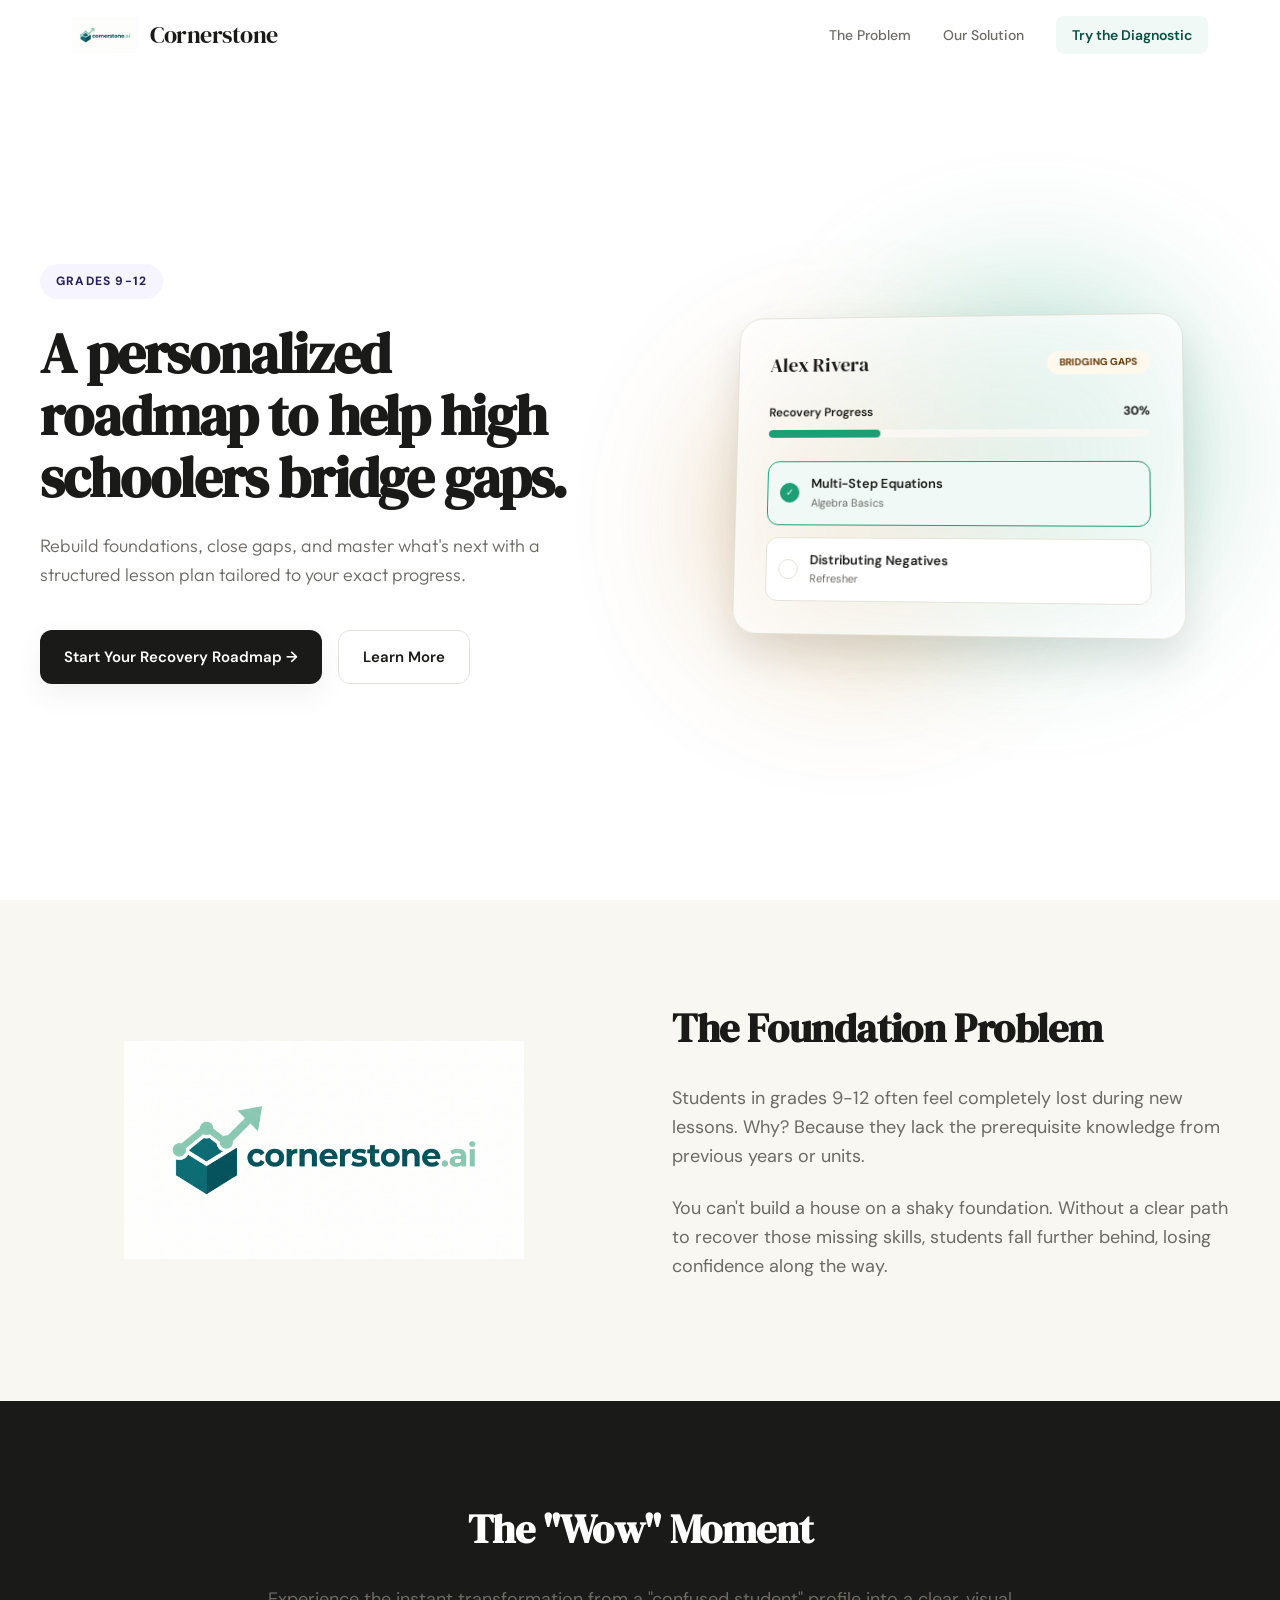
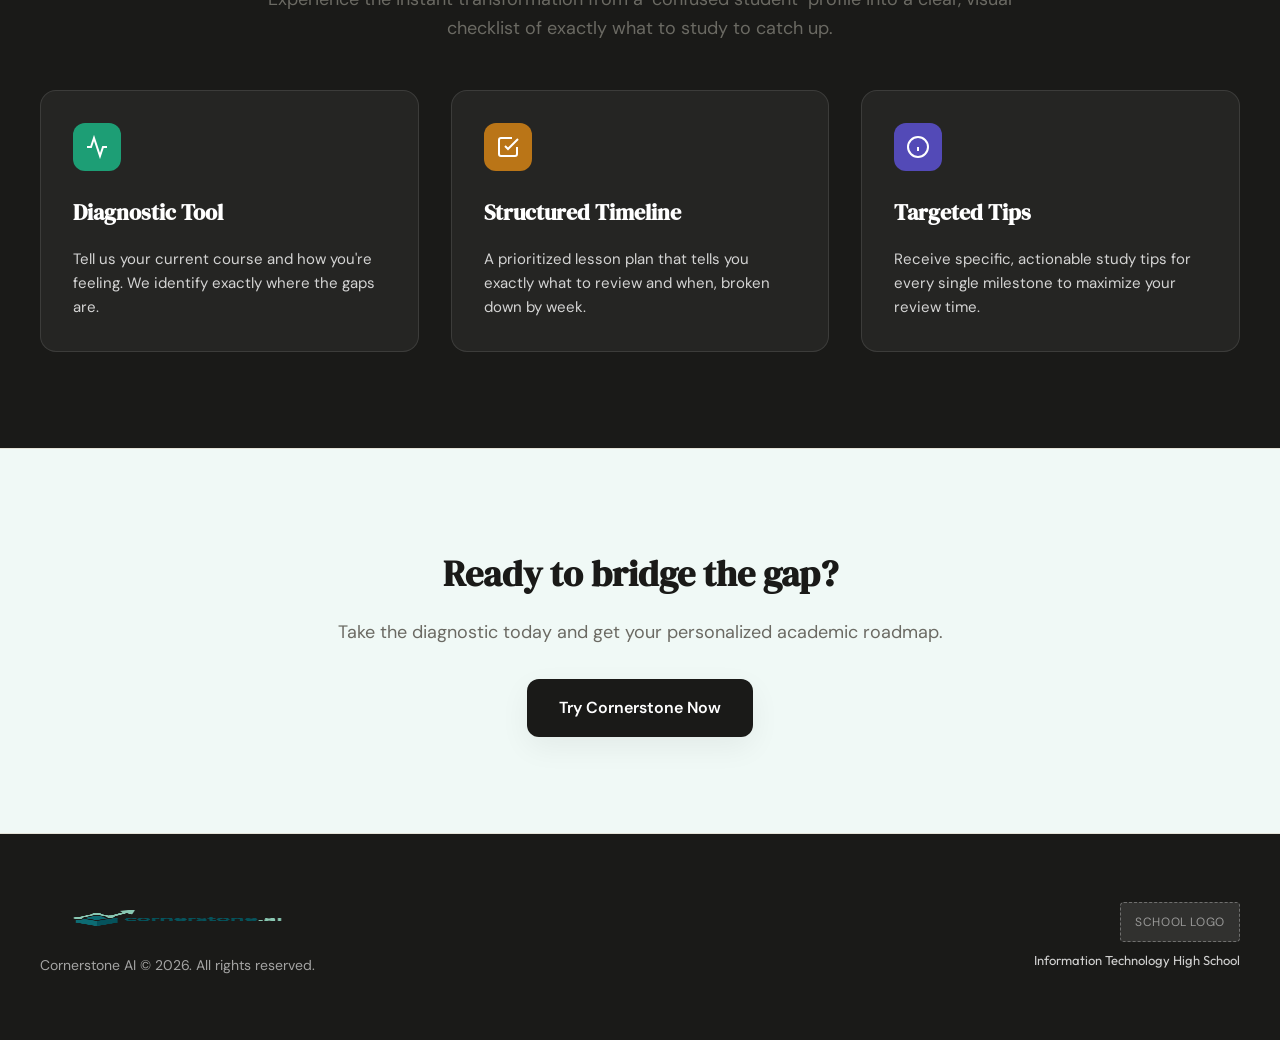
==== commit 868c087d: "Fixed FIle Structure and HomePage Co-authored-by: Copilot <copilot@github.com>" ====
--- a/Cornerstone/index.html
+++ b/Cornerstone/index.html
@@ -1,122 +1,159 @@
 <!DOCTYPE html>
 <html lang="en">
 <head>
-  <meta charset="UTF-8">
-  <meta name="viewport" content="width=device-width, initial-scale=1.0">
-  <title>Cornerstone | Personalized Academic Roadmap</title>
-  <link rel="stylesheet" href="/Cornerstone/style.css">
+    <meta charset="UTF-8">
+    <meta name="viewport" content="width=device-width, initial-scale=1.0">
+    <title>Cornerstone | Bridge Your Academic Gaps</title>
+    <link rel="stylesheet" href="./style.css">
 </head>
 <body>
-<div id="app">
-  <!-- DIAGNOSTIC SCREEN -->
-  <div class="screen active" id="s-diag">
-    <div class="diag-container">
-      <div class="diag-visual">
-        <div class="wordmark">Cornerstone</div>
-        <div class="tagline">Personalized academic recovery for every grade level. Rebuild foundations, close gaps, and master what's next.</div>
-      </div>
-      <div class="diag-form-wrap">
-        <div class="form-row">
-          <div class="field">
-            <div class="field-label">Full Name</div>
-            <input type="text" id="inp-name" placeholder="e.g. Alex Rivera" />
-          </div>
+    <!-- Navbar -->
+    <nav class="navbar">
+        <div class="nav-content">
+            <a href="#" class="logo-link">
+                <img src="/Cornerstone/Design/Logos/CornerStoneAILogo.png" alt="Cornerstone AI Logo" class="nav-logo">
+                <span class="logo-text">Cornerstone</span>
+            </a>
+            <div class="nav-links">
+                <a href="#problem">The Problem</a>
+                <a href="#solution">Our Solution</a>
+                <a href="/Cornerstone/CornerStoneAcedemicRoadmap/index.html" class="nav-cta">Try the Diagnostic</a>
+            </div>
+            <!-- Mobile Menu Toggle -->
+            <button class="menu-toggle" id="mobile-menu-btn">
+                <svg width="24" height="24" viewBox="0 0 24 24" fill="none" xmlns="http://www.w3.org/2000/svg">
+                    <path d="M3 12H21M3 6H21M3 18H21" stroke="currentColor" stroke-width="2" stroke-linecap="round" stroke-linejoin="round"/>
+                </svg>
+            </button>
+        </div>
+        <!-- Mobile Menu -->
+        <div class="mobile-menu" id="mobile-menu">
+            <a href="#problem" class="mobile-link">The Problem</a>
+            <a href="#solution" class="mobile-link">Our Solution</a>
+            <a href="/Cornerstone/CornerStoneAcedemicRoadmap/index.html" class="mobile-cta">Try the Diagnostic</a>
+        </div>
+    </nav>
 
-          <div class="field">
-            <div class="field-label">Current Grade</div>
-            <select id="inp-grade" onchange="updateCourseOptions()">
-              <option value="">Select your grade...</option>
-              <option value="9">9th Grade</option>
-              <option value="10">10th Grade</option>
-              <option value="11">11th Grade</option>
-              <option value="12">12th Grade</option>
-            </select>
-          </div>
+    <!-- Hero Section -->
+    <header class="hero">
+        <div class="hero-container">
+            <div class="hero-text animate-up">
+                <div class="hero-badge">Grades 9-12</div>
+                <h1 class="hero-title">A personalized roadmap to help high schoolers bridge gaps.</h1>
+                <p class="hero-subtitle">Rebuild foundations, close gaps, and master what's next with a structured lesson plan tailored to your exact progress.</p>
+                <div class="hero-actions">
+                    <a href="/Cornerstone/CornerStoneAcedemicRoadmap/index.html" class="btn btn-primary">Start Your Recovery Roadmap →</a>
+                    <a href="#problem" class="btn btn-secondary">Learn More</a>
+                </div>
+            </div>
+            <div class="hero-visual animate-up delay-1">
+                <div class="glass-card mockup-card">
+                    <div class="mockup-header">
+                        <div class="student-name">Alex Rivera</div>
+                        <span class="badge badge-amber">Bridging Gaps</span>
+                    </div>
+                    <div class="mockup-progress">
+                        <div class="pb-label"><span>Recovery Progress</span><strong>30%</strong></div>
+                        <div class="pb-track"><div class="pb-fill" style="width: 30%"></div></div>
+                    </div>
+                    <div class="mockup-items">
+                        <div class="m-item done">
+                            <div class="check">✓</div>
+                            <div>
+                                <div class="m-title">Multi-Step Equations</div>
+                                <div class="m-sub">Algebra Basics</div>
+                            </div>
+                        </div>
+                        <div class="m-item">
+                            <div class="check"></div>
+                            <div>
+                                <div class="m-title">Distributing Negatives</div>
+                                <div class="m-sub">Refresher</div>
+                            </div>
+                        </div>
+                    </div>
+                </div>
+                <!-- Blob Backgrounds for effect -->
+                <div class="blob blob-1"></div>
+                <div class="blob blob-2"></div>
+            </div>
         </div>
+    </header>
 
-        <div class="field">
-          <div class="field-label">Target Course</div>
-          <select id="inp-course" disabled onchange="validateForm()">
-            <option value="">Select a course...</option>
-          </select>
+    <!-- The Problem Section -->
+    <section id="problem" class="section bg-light">
+        <div class="section-container">
+            <div class="section-grid">
+                <div class="visual-col animate-on-scroll">
+                    <img src="/Cornerstone/Design/Logos/CornerStoneAILogo.png" alt="Cornerstone Icon" class="floating-logo">
+                </div>
+                <div class="text-col animate-on-scroll">
+                    <h2 class="section-title">The Foundation Problem</h2>
+                    <p class="section-desc">Students in grades 9-12 often feel completely lost during new lessons. Why? Because they lack the prerequisite knowledge from previous years or units.</p>
+                    <p class="section-desc">You can't build a house on a shaky foundation. Without a clear path to recover those missing skills, students fall further behind, losing confidence along the way.</p>
+                </div>
+            </div>
         </div>
+    </section>
 
-        <div class="field">
-          <div class="field-label">How are you feeling in this class?</div>
-          <div class="progress-group" id="prog-group">
-            <label class="prog-row" onclick="selectProg(this)">
-              <input type="radio" name="prog" value="lost" onchange="validateForm()">
-              <div>
-                <div class="prog-label">Completely lost</div>
-                <div class="prog-desc">I'm struggling with the basics and need a full foundation rebuild.</div>
-              </div>
-            </label>
-            <label class="prog-row" onclick="selectProg(this)">
-              <input type="radio" name="prog" value="gaps" onchange="validateForm()">
-              <div>
-                <div class="prog-label">Some major gaps</div>
-                <div class="prog-desc">I understand most things, but specific units are holding me back.</div>
-              </div>
-            </label>
-            <label class="prog-row" onclick="selectProg(this)">
-              <input type="radio" name="prog" value="shaky" onchange="validateForm()">
-              <div>
-                <div class="prog-label">Shaky on a few topics</div>
-                <div class="prog-desc">Mostly on track, just need to polish a few weak areas.</div>
-              </div>
-            </label>
-          </div>
+    <!-- The Solution Section -->
+    <section id="solution" class="section bg-dark">
+        <div class="section-container text-center animate-on-scroll">
+            <h2 class="section-title text-white">The "Wow" Moment</h2>
+            <p class="section-desc text-white-80 max-w-lg mx-auto">Experience the instant transformation from a "confused student" profile into a clear, visual checklist of exactly what to study to catch up.</p>
+            
+            <div class="features-grid mt-4">
+                <div class="feature-card">
+                    <div class="feature-icon bg-teal">
+                        <svg width="24" height="24" viewBox="0 0 24 24" fill="none" stroke="currentColor" stroke-width="2"><path d="M22 12h-4l-3 9L9 3l-3 9H2"/></svg>
+                    </div>
+                    <h3>Diagnostic Tool</h3>
+                    <p>Tell us your current course and how you're feeling. We identify exactly where the gaps are.</p>
+                </div>
+                <div class="feature-card">
+                    <div class="feature-icon bg-amber">
+                        <svg width="24" height="24" viewBox="0 0 24 24" fill="none" stroke="currentColor" stroke-width="2"><path d="M9 11l3 3L22 4"/><path d="M21 12v7a2 2 0 01-2 2H5a2 2 0 01-2-2V5a2 2 0 012-2h11"/></svg>
+                    </div>
+                    <h3>Structured Timeline</h3>
+                    <p>A prioritized lesson plan that tells you exactly what to review and when, broken down by week.</p>
+                </div>
+                <div class="feature-card">
+                    <div class="feature-icon bg-purple">
+                        <svg width="24" height="24" viewBox="0 0 24 24" fill="none" stroke="currentColor" stroke-width="2"><circle cx="12" cy="12" r="10"/><path d="M12 16v-4"/><path d="M12 8h.01"/></svg>
+                    </div>
+                    <h3>Targeted Tips</h3>
+                    <p>Receive specific, actionable study tips for every single milestone to maximize your review time.</p>
+                </div>
+            </div>
         </div>
+    </section>
 
-        <button class="cta" id="gen-btn" onclick="generateRoadmap()" disabled>Generate My Roadmap →</button>
-      </div>
-    </div>
-  </div>
+    <!-- CTA Section -->
+    <section class="section cta-section">
+        <div class="cta-container animate-on-scroll">
+            <h2>Ready to bridge the gap?</h2>
+            <p>Take the diagnostic today and get your personalized academic roadmap.</p>
+            <a href="/Cornerstone/CornerStoneAcedemicRoadmap/index.html" class="btn btn-primary btn-large">Try Cornerstone Now</a>
+        </div>
+    </section>
 
-  <!-- ROADMAP SCREEN -->
-  <div class="screen" id="s-roadmap">
-    <div class="roadmap-header">
-      <button class="back-btn" onclick="goBack()">← Edit Details</button>
-      
-      <div class="student-banner">
-        <div>
-          <div class="student-name" id="r-name"></div>
-          <div class="student-meta" id="r-meta"></div>
+    <!-- Footer -->
+    <footer class="footer">
+        <div class="footer-container">
+            <div class="footer-brand">
+                <img src="/Cornerstone/Design/Logos/CornerStoneAiLogoTransparent.png" alt="Cornerstone Logo" class="footer-logo">
+                <p>Cornerstone AI &copy; 2026. All rights reserved.</p>
+            </div>
+            <div class="footer-school">
+                <!-- Placeholder for the school logo -->
+                <div class="school-logo-placeholder">
+                    <span>School Logo</span>
+                </div>
+                <p class="school-name">Information Technology High School</p>
+            </div>
         </div>
-        <span class="badge" id="r-badge"></span>
-      </div>
+    </footer>
 
-      <div class="progress-bar-wrap">
-        <div class="pb-label"><span>Recovery Progress</span><strong id="pb-pct">0%</strong></div>
-        <div class="pb-track"><div class="pb-fill" id="pb-fill"></div></div>
-      </div>
-    </div>
-
-    <div class="roadmap-content">
-      <div class="roadmap-grid">
-        <div class="roadmap-col">
-          <div class="section-header"><span>Priority Gaps</span><div class="section-line"></div></div>
-          <div class="milestone-list" id="gaps-list"></div>
-        </div>
-
-        <div class="roadmap-col">
-          <div class="section-header"><span>Upcoming Units</span><div class="section-line"></div></div>
-          <div class="milestone-list" id="next-list"></div>
-        </div>
-      </div>
-
-      <div class="tip-box" id="tip-box">
-        <div class="tip-icon">
-          <svg width="20" height="20" viewBox="0 0 20 20" fill="none" xmlns="http://www.w3.org/2000/svg">
-            <path d="M10 2L12.5 7.5L18.5 8.5L14 13L15.5 19L10 16L4.5 19L6 13L1.5 8.5L7.5 7.5L10 2Z" fill="#534AB7"/>
-          </svg>
-        </div>
-        <div id="tip-text"></div>
-      </div>
-    </div>
-  </div>
-</div>
-
-<script src="/Cornerstone/script.js"></script>
+    <script src="./script.js"></script>
 </body>
-</html>+</html>
--- a/Cornerstone/style.css
+++ b/Cornerstone/style.css
@@ -1,389 +1,519 @@
-  @import url('https://fonts.googleapis.com/css2?family=DM+Serif+Display&family=DM+Sans:wght@400;500;700&family=Outfit:wght@300;400;600&display=swap');
-    
-    :root {
-      --serif: 'DM Serif Display', serif;
-      --sans: 'DM Sans', sans-serif;
-      --outfit: 'Outfit', sans-serif;
-      --stone: #1A1A18;
-      --stone-mid: #6B6A63;
-      --stone-light: #F8F7F2;
-      --stone-border: #E5E3D8;
-      --teal-bg: #F0F9F6;
-      --teal-mid: #1D9E75;
-      --teal-dark: #085041;
-      --amber-bg: #FFF9ED;
-      --amber-mid: #BA7517;
-      --amber-dark: #633806;
-      --coral-bg: #FFF5F2;
-      --coral-mid: #D85A30;
-      --coral-dark: #4A1B0C;
-      --purple-bg: #F5F4FF;
-      --purple-mid: #534AB7;
-      --purple-dark: #26215C;
-      --white: #FFFFFF;
-      --shadow-sm: 0 2px 4px rgba(0,0,0,0.02);
-      --shadow-md: 0 10px 30px rgba(0,0,0,0.06);
-      --transition: all 0.3s cubic-bezier(0.4, 0, 0.2, 1);
-    }
-
-    * { box-sizing: border-box; margin: 0; padding: 0; }
-    
-    body {
-      font-family: var(--sans);
-      background-color: var(--stone-light);
-      background-image: radial-gradient(var(--stone-border) 0.5px, transparent 0.5px);
-      background-size: 24px 24px;
-      color: var(--stone);
-      min-height: 100vh;
-      display: flex;
-      align-items: center;
-      justify-content: center;
-      padding: 1rem;
-      overflow: hidden; /* Prevent body scroll on desktop */
-    }
-
-    @media (max-width: 899px) {
-      body { 
-        overflow: auto; 
-        padding: 0; /* Remove padding to fill screen */
-        background-image: none; /* Cleaner look for mobile */
-        background-color: var(--white); /* Match app background */
-      }
-    }
-
-    #app {
-      width: 100%;
-      max-width: 1100px;
-      max-height: 90vh; /* Keep it within viewport on desktop */
-      background: var(--white);
-      border-radius: 24px;
-      box-shadow: var(--shadow-md);
-      overflow: hidden;
-      display: flex;
-      flex-direction: column;
-      transition: var(--transition);
-    }
-
-    @media (max-width: 899px) {
-      #app { 
-        max-width: none; 
-        max-height: none; 
-        height: auto; 
-        min-height: 100vh; 
-        border-radius: 0; 
-        box-shadow: none; 
-      }
-    }
-
-    .screen { display: none; opacity: 0; height: 100%; overflow: hidden; }
-    .screen.active { display: flex; flex-direction: column; opacity: 1; }
-
-    /* Diagnostic Screen Layout */
-    .diag-container {
-      display: flex;
-      flex-direction: column;
-      height: 100%;
-    }
-
-    @media (min-width: 900px) {
-      .diag-container { flex-direction: row; }
-      .diag-visual { 
-        flex: 1; 
-        background: var(--stone); 
-        padding: 3rem; 
-        display: flex; 
-        flex-direction: column; 
-        justify-content: center;
-        color: var(--white);
-        position: relative;
-        overflow: hidden;
-      }
-      .diag-visual::after {
-        content: '';
-        position: absolute;
-        bottom: -100px;
-        right: -100px;
-        width: 400px;
-        height: 400px;
-        background: var(--teal-mid);
-        filter: blur(120px);
-        opacity: 0.2;
-      }
-      .diag-form-wrap { 
-        flex: 1.5; 
-        padding: 2.5rem 3.5rem; 
-        overflow-y: auto; 
-        display: flex; 
-        flex-direction: column; 
-        justify-content: center; 
-      }
-      .form-row { display: grid; grid-template-columns: 1fr 1fr; gap: 1.5rem; }
-    }
-
-    @media (max-width: 899px) {
-      .diag-visual { padding: 3rem 2rem; background: var(--stone); color: var(--white); }
-      .diag-form-wrap { padding: 2.5rem 1.5rem; overflow-y: visible; }
-      .form-row { display: block; }
-    }
-
-    .wordmark {
-      font-family: var(--serif);
-      font-size: 32px;
-      line-height: 1.1;
-      margin-bottom: 1rem;
-      letter-spacing: -0.02em;
-    }
-    .tagline {
-      font-size: 16px;
-      font-family: var(--outfit);
-      font-weight: 300;
-      opacity: 0.8;
-      line-height: 1.4;
-    }
-
-    .field-label {
-      font-size: 11px;
-      font-weight: 700;
-      text-transform: uppercase;
-      letter-spacing: 0.1em;
-      color: var(--stone-mid);
-      margin-bottom: 0.5rem;
-      display: block;
-    }
-    .field { margin-bottom: 1.25rem; }
-
-    select, input[type=text] {
-      width: 100%;
-      height: 46px;
-      padding: 0 14px;
-      border: 1.5px solid var(--stone-border);
-      border-radius: 10px;
-      font-family: var(--sans);
-      font-size: 14px;
-      background: var(--white);
-      color: var(--stone);
-      outline: none;
-      transition: var(--transition);
-    }
-    select:focus, input[type=text]:focus { border-color: var(--stone); }
-    select:disabled { background-color: var(--stone-light); opacity: 0.6; }
-    
-    select {
-      background-image: url("data:image/svg+xml,%3Csvg width='10' height='6' viewBox='0 0 10 6' fill='none' xmlns='http://www.w3.org/2000/svg'%3E%3Cpath d='M1 1l4 4 4-4' stroke='%23888780' stroke-width='1.5' stroke-linecap='round' stroke-linejoin='round'/%3E%3C/svg%3E");
-      background-repeat: no-repeat;
-      background-position: right 14px center;
-      padding-right: 36px;
-      appearance: none;
-    }
-
-    .progress-group { display: flex; flex-direction: column; gap: 8px; }
-    .prog-row {
-      display: flex;
-      align-items: center;
-      gap: 12px;
-      padding: 10px 14px;
-      border: 1.5px solid var(--stone-border);
-      border-radius: 10px;
-      cursor: pointer;
-      transition: var(--transition);
-    }
-    .prog-row.selected { background: var(--teal-bg); border-color: var(--teal-mid); }
-    .prog-row input[type=radio] { accent-color: var(--teal-mid); width: 18px; height: 18px; flex-shrink: 0; }
-    .prog-label { font-size: 14px; font-weight: 600; }
-    .prog-desc { font-size: 12px; color: var(--stone-mid); }
-
-    .cta {
-      width: 100%;
-      height: 52px;
-      background: var(--stone);
-      color: var(--white);
-      border: none;
-      border-radius: 10px;
-      font-family: var(--sans);
-      font-size: 15px;
-      font-weight: 600;
-      cursor: pointer;
-      margin-top: 1rem;
-      transition: var(--transition);
-    }
-    .cta:disabled { opacity: 0.2; cursor: not-allowed; }
-
-    /* Roadmap Screen Layout */
-    .roadmap-header {
-      padding: 1.5rem 3rem;
-      border-bottom: 1px solid var(--stone-border);
-      flex-shrink: 0;
-    }
-    .roadmap-content {
-      padding: 1.5rem 3rem;
-      flex: 1;
-      overflow-y: hidden;
-      display: flex;
-      flex-direction: column;
-      gap: 1.5rem;
-    }
-
-    .roadmap-grid {
-      display: grid;
-      gap: 2rem;
-      flex: 1;
-      min-height: 0; /* Important for flex child scrolling */
-    }
-
-    @media (min-width: 900px) {
-      .roadmap-grid { grid-template-columns: 1fr 1fr; }
-    }
-
-    @media (max-width: 899px) {
-      .roadmap-header { padding: 1.5rem; }
-      .roadmap-content { padding: 1.5rem; overflow-y: auto; }
-      .roadmap-grid { display: block; flex: none; }
-    }
-
-    .roadmap-col { display: flex; flex-direction: column; min-height: 0; }
-
-    .back-btn {
-      background: none;
-      border: 1px solid var(--stone-border);
-      border-radius: 6px;
-      padding: 6px 12px;
-      font-size: 12px;
-      color: var(--stone-mid);
-      cursor: pointer;
-      margin-bottom: 1rem;
-    }
-
-    .student-banner {
-      display: flex;
-      align-items: center;
-      justify-content: space-between;
-      gap: 16px;
-      margin-bottom: 1rem;
-    }
-    .student-name { font-family: var(--serif); font-size: 26px; }
-    .student-meta { font-size: 14px; color: var(--stone-mid); }
-    
-    .badge { font-size: 10px; font-weight: 700; padding: 4px 12px; border-radius: 20px; text-transform: uppercase; }
-    .badge-teal { background: var(--teal-bg); color: var(--teal-dark); }
-    .badge-amber { background: var(--amber-bg); color: var(--amber-dark); }
-    .badge-coral { background: var(--coral-bg); color: var(--coral-dark); }
-
-    .progress-bar-wrap { max-width: 400px; }
-    .pb-label { display: flex; justify-content: space-between; font-size: 12px; font-weight: 600; margin-bottom: 8px; }
-    .pb-track { height: 8px; background: var(--stone-light); border-radius: 10px; overflow: hidden; }
-    .pb-fill { height: 100%; background: var(--teal-mid); width: 0%; transition: width 1s ease; }
-
-    .section-header {
-      font-size: 11px;
-      font-weight: 700;
-      text-transform: uppercase;
-      letter-spacing: 0.1em;
-      color: var(--stone-mid);
-      margin-bottom: 1rem;
-      display: flex;
-      align-items: center;
-      gap: 10px;
-    }
-    .section-line { flex: 1; height: 1px; background: var(--stone-border); }
-
-    .milestone-list { 
-      display: flex; 
-      flex-direction: column; 
-      gap: 10px; 
-      overflow-y: auto; 
-      padding-right: 8px;
-    }
-
-    .screen.active .milestone-list {
-      animation: hideOverflow 1.2s steps(1) forwards; /* Prevents scrollbar flash during entry */
-    }
-
-    @keyframes hideOverflow {
-      0% { overflow-y: hidden; }
-      100% { overflow-y: auto; }
-    }
-
-    /* Custom Scrollbar */
-    .milestone-list::-webkit-scrollbar, .diag-form-wrap::-webkit-scrollbar { width: 6px; }
-    .milestone-list::-webkit-scrollbar-track, .diag-form-wrap::-webkit-scrollbar-track { background: var(--stone-light); border-radius: 10px; }
-    .milestone-list::-webkit-scrollbar-thumb, .diag-form-wrap::-webkit-scrollbar-thumb { background: var(--stone-border); border-radius: 10px; }
-
-    .milestone {
-      display: flex;
-      align-items: center;
-      gap: 12px;
-      padding: 14px;
-      border: 1.5px solid var(--stone-border);
-      border-radius: 12px;
-      cursor: pointer;
-      transition: var(--transition);
-      background: var(--white);
-      opacity: 0;
-      animation: milestoneFadeIn 0.4s cubic-bezier(0.4, 0, 0.2, 1) forwards;
-    }
-    .milestone:hover { transform: translateX(2px); border-color: var(--stone-mid); }
-    .milestone.done { background: var(--teal-bg); border-color: var(--teal-mid); }
-
-    @keyframes milestoneFadeIn {
-      from { opacity: 0; transform: translateY(12px); }
-      to { opacity: 1; transform: translateY(0); }
-    }
-    
-    .check {
-      width: 22px;
-      height: 22px;
-      border-radius: 50%;
-      border: 2px solid var(--stone-border);
-      display: flex;
-      align-items: center;
-      justify-content: center;
-      background: var(--white);
-    }
-    .milestone.done .check { background: var(--teal-mid); border-color: var(--teal-mid); }
-    .checkmark { width: 12px; height: 12px; stroke: var(--white); fill: none; stroke-width: 3; display: none; }
-    .milestone.done .checkmark { display: block; }
-
-    .m-content { flex: 1; }
-    .m-title { font-size: 14px; font-weight: 600; color: var(--stone); }
-    .m-sub { font-size: 12px; color: var(--stone-mid); margin-top: 1px; }
-    .m-week { font-size: 10px; font-weight: 700; padding: 3px 8px; border-radius: 4px; }
-    .week-now { background: var(--purple-bg); color: var(--purple-dark); }
-    .week-soon { background: var(--amber-bg); color: var(--amber-dark); }
-
-    .tip-box {
-      background: var(--purple-bg);
-      border-radius: 12px;
-      padding: 1.25rem;
-      font-size: 14px;
-      color: var(--purple-dark);
-      line-height: 1.5;
-      display: flex;
-      gap: 16px;
-      align-items: center;
-      flex-shrink: 0;
-    }
-    @keyframes tipFadeIn {
-      from { opacity: 0; transform: translateY(4px); }
-      to { opacity: 1; transform: translateY(0); }
-    }
-    .tip-animate {
-      animation: tipFadeIn 0.3s ease-out forwards;
-    }
-    .tip-icon {
-      width: 32px;
-      height: 32px;
-      background: var(--white);
-      border-radius: 8px;
-      display: flex;
-      align-items: center;
-      justify-content: center;
-      flex-shrink: 0;
-      box-shadow: var(--shadow-sm);
-    }
-
-    /* Animations */
-    @keyframes fadeIn {
-      from { opacity: 0; transform: translateY(10px); }
-      to { opacity: 1; transform: translateY(0); }
-    }
-    .screen.active > * { animation: fadeIn 0.4s ease forwards; }+@import url('https://fonts.googleapis.com/css2?family=DM+Serif+Display&family=DM+Sans:wght@400;500;600;700&family=Outfit:wght@300;400;600&display=swap');
+
+:root {
+  --serif: 'DM Serif Display', serif;
+  --sans: 'DM Sans', sans-serif;
+  --outfit: 'Outfit', sans-serif;
+  --stone: #1A1A18;
+  --stone-mid: #6B6A63;
+  --stone-light: #F8F7F2;
+  --stone-border: #E5E3D8;
+  --teal-bg: #F0F9F6;
+  --teal-mid: #1D9E75;
+  --teal-dark: #085041;
+  --amber-bg: #FFF9ED;
+  --amber-mid: #BA7517;
+  --amber-dark: #633806;
+  --purple-bg: #F5F4FF;
+  --purple-mid: #534AB7;
+  --purple-dark: #26215C;
+  --white: #FFFFFF;
+  --shadow-sm: 0 2px 4px rgba(0,0,0,0.02);
+  --shadow-md: 0 10px 30px rgba(0,0,0,0.06);
+  --shadow-lg: 0 20px 40px rgba(0,0,0,0.1);
+  --transition: all 0.3s cubic-bezier(0.4, 0, 0.2, 1);
+}
+
+* { box-sizing: border-box; margin: 0; padding: 0; }
+
+html { scroll-behavior: smooth; }
+
+body {
+  font-family: var(--sans);
+  background-color: var(--white);
+  color: var(--stone);
+  overflow-x: hidden;
+  line-height: 1.6;
+}
+
+/* Utilities */
+.bg-light { background-color: var(--stone-light); }
+.bg-dark { background-color: var(--stone); color: var(--white); }
+.text-center { text-align: center; }
+.text-white { color: var(--white); }
+.text-white-80 { color: rgba(255,255,255,0.8); }
+.mx-auto { margin-left: auto; margin-right: auto; }
+.max-w-lg { max-width: 800px; }
+.mt-4 { margin-top: 3rem; }
+
+/* Buttons */
+.btn {
+  display: inline-flex;
+  align-items: center;
+  justify-content: center;
+  padding: 0.875rem 1.5rem;
+  border-radius: 12px;
+  font-family: var(--sans);
+  font-weight: 600;
+  font-size: 15px;
+  text-decoration: none;
+  transition: var(--transition);
+  cursor: pointer;
+  border: none;
+}
+.btn-primary {
+  background-color: var(--stone);
+  color: var(--white);
+  box-shadow: var(--shadow-md);
+}
+.btn-primary:hover {
+  background-color: var(--teal-mid);
+  transform: translateY(-2px);
+}
+.btn-secondary {
+  background-color: var(--white);
+  color: var(--stone);
+  border: 1.5px solid var(--stone-border);
+}
+.btn-secondary:hover {
+  border-color: var(--stone-mid);
+  transform: translateY(-2px);
+}
+.btn-large {
+  padding: 1rem 2rem;
+  font-size: 16px;
+}
+
+/* Navbar */
+.navbar {
+  position: fixed;
+  top: 0;
+  left: 0;
+  right: 0;
+  background: rgba(255, 255, 255, 0.9);
+  backdrop-filter: blur(12px);
+  -webkit-backdrop-filter: blur(12px);
+  z-index: 100;
+  border-bottom: 1px solid transparent;
+  transition: var(--transition);
+}
+.navbar.scrolled {
+  border-bottom: 1px solid var(--stone-border);
+  box-shadow: var(--shadow-sm);
+}
+.nav-content {
+  max-width: 1200px;
+  margin: 0 auto;
+  padding: 1rem 2rem;
+  display: flex;
+  align-items: center;
+  justify-content: space-between;
+}
+.logo-link {
+  display: flex;
+  align-items: center;
+  gap: 12px;
+  text-decoration: none;
+  color: var(--stone);
+}
+.nav-logo {
+  height: 36px;
+  width: auto;
+}
+.logo-text {
+  font-family: var(--serif);
+  font-size: 24px;
+  letter-spacing: -0.02em;
+}
+.nav-links {
+  display: flex;
+  align-items: center;
+  gap: 2rem;
+}
+.nav-links a:not(.nav-cta) {
+  text-decoration: none;
+  color: var(--stone-mid);
+  font-size: 14px;
+  font-weight: 500;
+  transition: var(--transition);
+}
+.nav-links a:not(.nav-cta):hover {
+  color: var(--stone);
+}
+.nav-cta {
+  background: var(--teal-bg);
+  color: var(--teal-dark);
+  text-decoration: none;
+  padding: 0.5rem 1rem;
+  border-radius: 8px;
+  font-size: 14px;
+  font-weight: 600;
+  transition: var(--transition);
+}
+.nav-cta:hover {
+  background: var(--teal-mid);
+  color: var(--white);
+}
+.menu-toggle {
+  display: none;
+  background: none;
+  border: none;
+  color: var(--stone);
+  cursor: pointer;
+}
+.mobile-menu {
+  display: none;
+  flex-direction: column;
+  background: var(--white);
+  padding: 1rem 2rem 2rem;
+  border-bottom: 1px solid var(--stone-border);
+}
+.mobile-menu.open {
+  display: flex;
+}
+.mobile-link {
+  padding: 1rem 0;
+  text-decoration: none;
+  color: var(--stone);
+  font-weight: 500;
+  border-bottom: 1px solid var(--stone-light);
+}
+.mobile-cta {
+  margin-top: 1rem;
+  text-align: center;
+  background: var(--teal-bg);
+  color: var(--teal-dark);
+  text-decoration: none;
+  padding: 0.75rem;
+  border-radius: 8px;
+  font-weight: 600;
+}
+
+@media (max-width: 768px) {
+  .nav-links { display: none; }
+  .menu-toggle { display: block; }
+}
+
+/* Hero Section */
+.hero {
+  padding: 8rem 2rem 5rem;
+  min-height: 100vh;
+  display: flex;
+  align-items: center;
+  background-image: radial-gradient(var(--stone-border) 0.5px, transparent 0.5px);
+  background-size: 24px 24px;
+  position: relative;
+  overflow: hidden;
+}
+.hero-container {
+  max-width: 1200px;
+  margin: 0 auto;
+  display: grid;
+  grid-template-columns: 1fr 1fr;
+  gap: 4rem;
+  align-items: center;
+}
+.hero-badge {
+  display: inline-block;
+  background: var(--purple-bg);
+  color: var(--purple-dark);
+  font-size: 12px;
+  font-weight: 700;
+  text-transform: uppercase;
+  letter-spacing: 0.1em;
+  padding: 0.5rem 1rem;
+  border-radius: 20px;
+  margin-bottom: 1.5rem;
+}
+.hero-title {
+  font-family: var(--serif);
+  font-size: 56px;
+  line-height: 1.1;
+  color: var(--stone);
+  margin-bottom: 1.5rem;
+  letter-spacing: -0.02em;
+}
+.hero-subtitle {
+  font-family: var(--outfit);
+  font-size: 18px;
+  color: var(--stone-mid);
+  margin-bottom: 2.5rem;
+  font-weight: 300;
+  max-width: 90%;
+}
+.hero-actions {
+  display: flex;
+  gap: 1rem;
+}
+@media (max-width: 992px) {
+  .hero-container { grid-template-columns: 1fr; text-align: center; gap: 3rem; }
+  .hero-title { font-size: 42px; }
+  .hero-subtitle { margin: 0 auto 2.5rem; }
+  .hero-actions { justify-content: center; flex-direction: column; }
+}
+
+/* Hero Visual & Mockup */
+.hero-visual {
+  position: relative;
+  height: 100%;
+  display: flex;
+  justify-content: center;
+  align-items: center;
+}
+.blob {
+  position: absolute;
+  border-radius: 50%;
+  filter: blur(80px);
+  z-index: -1;
+  opacity: 0.4;
+}
+.blob-1 {
+  width: 300px;
+  height: 300px;
+  background: var(--teal-mid);
+  top: 10%;
+  right: 10%;
+}
+.blob-2 {
+  width: 250px;
+  height: 250px;
+  background: var(--amber-mid);
+  bottom: 10%;
+  left: 10%;
+}
+
+.glass-card {
+  background: rgba(255, 255, 255, 0.8);
+  backdrop-filter: blur(20px);
+  -webkit-backdrop-filter: blur(20px);
+  border: 1px solid var(--stone-border);
+  border-radius: 24px;
+  box-shadow: var(--shadow-lg);
+  width: 100%;
+  max-width: 450px;
+  padding: 2rem;
+  transform: perspective(1000px) rotateY(-5deg) rotateX(5deg);
+  transition: transform 0.5s ease;
+}
+.glass-card:hover {
+  transform: perspective(1000px) rotateY(0deg) rotateX(0deg);
+}
+.mockup-header {
+  display: flex;
+  justify-content: space-between;
+  align-items: center;
+  margin-bottom: 1.5rem;
+}
+.student-name {
+  font-family: var(--serif);
+  font-size: 20px;
+}
+.badge { font-size: 10px; font-weight: 700; padding: 4px 12px; border-radius: 20px; text-transform: uppercase; }
+.badge-amber { background: var(--amber-bg); color: var(--amber-dark); }
+
+.mockup-progress { margin-bottom: 1.5rem; }
+.pb-label { display: flex; justify-content: space-between; font-size: 12px; font-weight: 600; margin-bottom: 8px; }
+.pb-track { height: 8px; background: var(--stone-light); border-radius: 10px; overflow: hidden; }
+.pb-fill { height: 100%; background: var(--teal-mid); border-radius: 10px; }
+
+.mockup-items { display: flex; flex-direction: column; gap: 0.75rem; }
+.m-item {
+  display: flex;
+  align-items: center;
+  gap: 12px;
+  padding: 12px;
+  border: 1.5px solid var(--stone-border);
+  border-radius: 12px;
+  background: var(--white);
+}
+.m-item.done { background: var(--teal-bg); border-color: var(--teal-mid); }
+.m-item .check {
+  width: 20px; height: 20px; border-radius: 50%;
+  border: 1.5px solid var(--stone-border);
+  display: flex; align-items: center; justify-content: center;
+  font-size: 10px; color: transparent;
+}
+.m-item.done .check { background: var(--teal-mid); border-color: var(--teal-mid); color: var(--white); }
+.m-title { font-size: 13px; font-weight: 600; }
+.m-sub { font-size: 11px; color: var(--stone-mid); }
+
+/* Sections */
+.section { padding: 6rem 2rem; }
+.section-container { max-width: 1200px; margin: 0 auto; }
+.section-title {
+  font-family: var(--serif);
+  font-size: 40px;
+  margin-bottom: 1.5rem;
+  letter-spacing: -0.01em;
+}
+.section-desc {
+  font-size: 18px;
+  color: var(--stone-mid);
+  margin-bottom: 1.5rem;
+}
+
+/* Problem Section */
+.section-grid {
+  display: grid;
+  grid-template-columns: 1fr 1fr;
+  gap: 4rem;
+  align-items: center;
+}
+.floating-logo {
+  width: 100%;
+  max-width: 400px;
+  animation: float 6s ease-in-out infinite;
+  display: block;
+  margin: 0 auto;
+}
+@keyframes float {
+  0% { transform: translateY(0px); }
+  50% { transform: translateY(-20px); }
+  100% { transform: translateY(0px); }
+}
+@media (max-width: 992px) {
+  .section-grid { grid-template-columns: 1fr; }
+  .visual-col { order: -1; }
+}
+
+/* Solution / Features */
+.features-grid {
+  display: grid;
+  grid-template-columns: repeat(3, 1fr);
+  gap: 2rem;
+}
+.feature-card {
+  background: rgba(255,255,255,0.05);
+  border: 1px solid rgba(255,255,255,0.1);
+  padding: 2rem;
+  border-radius: 16px;
+  text-align: left;
+  transition: var(--transition);
+}
+.feature-card:hover {
+  background: rgba(255,255,255,0.1);
+  transform: translateY(-5px);
+}
+.feature-icon {
+  width: 48px;
+  height: 48px;
+  border-radius: 12px;
+  display: flex;
+  align-items: center;
+  justify-content: center;
+  margin-bottom: 1.5rem;
+}
+.feature-icon.bg-teal { background: var(--teal-mid); color: var(--white); }
+.feature-icon.bg-amber { background: var(--amber-mid); color: var(--white); }
+.feature-icon.bg-purple { background: var(--purple-mid); color: var(--white); }
+.feature-card h3 {
+  font-family: var(--serif);
+  font-size: 22px;
+  margin-bottom: 1rem;
+}
+.feature-card p {
+  color: var(--white);
+  opacity: 0.8;
+  font-size: 15px;
+}
+@media (max-width: 992px) {
+  .features-grid { grid-template-columns: 1fr; }
+}
+
+/* CTA Section */
+.cta-section {
+  text-align: center;
+  background-color: var(--teal-bg);
+  border-top: 1px solid var(--stone-border);
+  border-bottom: 1px solid var(--stone-border);
+}
+.cta-container h2 {
+  font-family: var(--serif);
+  font-size: 36px;
+  margin-bottom: 1rem;
+}
+.cta-container p {
+  font-size: 18px;
+  color: var(--stone-mid);
+  margin-bottom: 2rem;
+}
+
+/* Footer */
+.footer {
+  background: var(--stone);
+  color: var(--white);
+  padding: 4rem 2rem;
+}
+.footer-container {
+  max-width: 1200px;
+  margin: 0 auto;
+  display: flex;
+  justify-content: space-between;
+  align-items: center;
+  flex-wrap: wrap;
+  gap: 2rem;
+}
+.footer-brand {
+  display: flex;
+  flex-direction: column;
+  gap: 1rem;
+}
+.footer-logo {
+  height: 40px;
+  width: auto;
+}
+.footer-brand p {
+  font-size: 14px;
+  opacity: 0.6;
+}
+.footer-school {
+  display: flex;
+  flex-direction: column;
+  align-items: flex-end;
+  gap: 0.5rem;
+}
+.school-logo-placeholder {
+  width: 120px;
+  height: 40px;
+  background: rgba(255,255,255,0.1);
+  border: 1px dashed rgba(255,255,255,0.3);
+  display: flex;
+  align-items: center;
+  justify-content: center;
+  border-radius: 4px;
+  font-size: 12px;
+  color: rgba(255,255,255,0.5);
+  text-transform: uppercase;
+  letter-spacing: 0.05em;
+}
+.school-name {
+  font-size: 13px;
+  opacity: 0.8;
+  font-family: var(--outfit);
+}
+@media (max-width: 768px) {
+  .footer-container { flex-direction: column; text-align: center; }
+  .footer-school { align-items: center; }
+}
+
+/* Animations */
+.animate-up {
+  opacity: 0;
+  transform: translateY(30px);
+  animation: fadeUp 0.8s cubic-bezier(0.2, 0.8, 0.2, 1) forwards;
+}
+.delay-1 { animation-delay: 0.2s; }
+
+@keyframes fadeUp {
+  to { opacity: 1; transform: translateY(0); }
+}
+
+.animate-on-scroll {
+  opacity: 0;
+  transform: translateY(30px);
+  transition: opacity 0.8s ease, transform 0.8s ease;
+}
+.animate-on-scroll.visible {
+  opacity: 1;
+  transform: translateY(0);
+}
